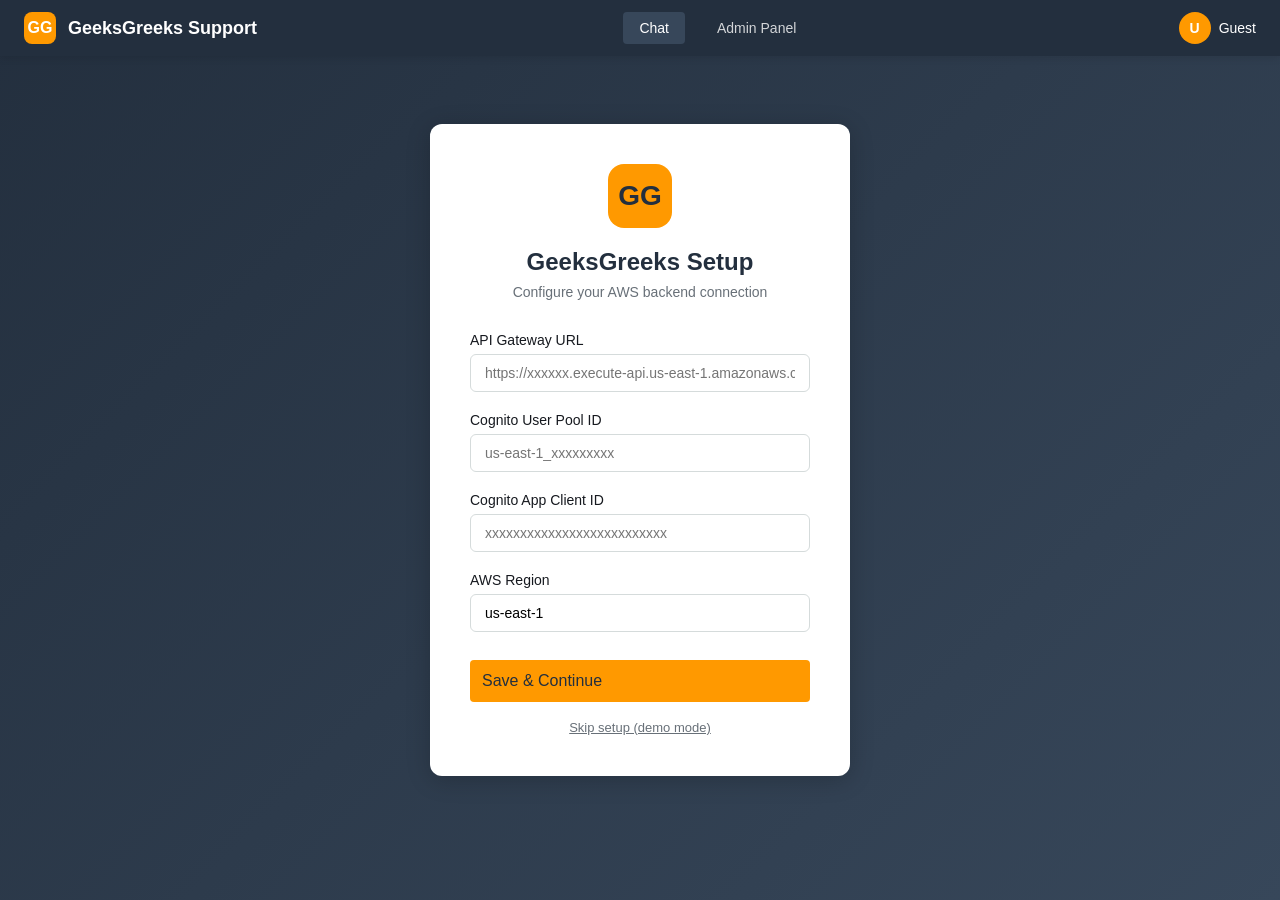
==== frontend/index.html @ 5cc855f6 "feat: GeeksGreeks Agentic Support Copilot - complete prototype - SAM/CloudFormation template for ful" ====
<!DOCTYPE html>
<html lang="en">
<head>
    <meta charset="UTF-8">
    <meta name="viewport" content="width=device-width, initial-scale=1.0">
    <title>GeeksGreeks - AI Support Copilot</title>
    <link rel="stylesheet" href="css/styles.css">
    <link rel="icon" href="data:image/svg+xml,<svg xmlns='http://www.w3.org/2000/svg' viewBox='0 0 32 32'><rect width='32' height='32' rx='6' fill='%23ff9900'/><text x='50%25' y='55%25' font-size='16' text-anchor='middle' dominant-baseline='middle' fill='%23232f3e' font-weight='bold'>GG</text></svg>">
</head>
<body>
    <nav class="navbar" id="navbar">
        <div class="navbar-brand">
            <div class="logo">GG</div>
            <span>GeeksGreeks Support</span>
        </div>
        <div class="navbar-nav">
            <a href="index.html" class="active">Chat</a>
            <a href="admin.html">Admin Panel</a>
        </div>
        <div class="navbar-user">
            <div class="avatar">U</div>
            <span>Guest</span>
        </div>
    </nav>

    <div id="app-content"></div>

    <script src="js/auth.js"></script>
    <script src="js/app.js"></script>
</body>
</html>
---- frontend/css/styles.css ----
:root {
    --primary: #232f3e;
    --primary-light: #37475a;
    --accent: #ff9900;
    --accent-hover: #e88b00;
    --success: #1a9c3e;
    --danger: #d13212;
    --warning: #f0ad4e;
    --bg: #f5f7fa;
    --card-bg: #ffffff;
    --text: #16191f;
    --text-light: #687078;
    --border: #d5dbdb;
    --chat-user: #e8f4fd;
    --chat-bot: #f0f0f0;
    --shadow: 0 2px 8px rgba(0, 0, 0, 0.1);
}

* {
    margin: 0;
    padding: 0;
    box-sizing: border-box;
}

body {
    font-family: 'Segoe UI', -apple-system, BlinkMacSystemFont, sans-serif;
    background: var(--bg);
    color: var(--text);
    min-height: 100vh;
}

.navbar {
    background: var(--primary);
    color: white;
    padding: 0 24px;
    height: 56px;
    display: flex;
    align-items: center;
    justify-content: space-between;
    box-shadow: var(--shadow);
    position: fixed;
    top: 0;
    left: 0;
    right: 0;
    z-index: 100;
}

.navbar-brand {
    display: flex;
    align-items: center;
    gap: 12px;
    font-size: 18px;
    font-weight: 600;
}

.navbar-brand .logo {
    width: 32px;
    height: 32px;
    background: var(--accent);
    border-radius: 8px;
    display: flex;
    align-items: center;
    justify-content: center;
    font-weight: bold;
    font-size: 16px;
}

.navbar-nav {
    display: flex;
    align-items: center;
    gap: 16px;
}

.navbar-nav a {
    color: rgba(255, 255, 255, 0.8);
    text-decoration: none;
    padding: 8px 16px;
    border-radius: 4px;
    font-size: 14px;
    transition: all 0.2s;
}

.navbar-nav a:hover,
.navbar-nav a.active {
    color: white;
    background: var(--primary-light);
}

.navbar-user {
    display: flex;
    align-items: center;
    gap: 8px;
    font-size: 14px;
}

.navbar-user .avatar {
    width: 32px;
    height: 32px;
    background: var(--accent);
    border-radius: 50%;
    display: flex;
    align-items: center;
    justify-content: center;
    font-weight: bold;
    font-size: 14px;
}

.btn {
    padding: 8px 20px;
    border: none;
    border-radius: 4px;
    cursor: pointer;
    font-size: 14px;
    font-weight: 500;
    transition: all 0.2s;
    display: inline-flex;
    align-items: center;
    gap: 6px;
}

.btn-primary {
    background: var(--accent);
    color: var(--primary);
}

.btn-primary:hover {
    background: var(--accent-hover);
}

.btn-secondary {
    background: var(--primary-light);
    color: white;
}

.btn-secondary:hover {
    background: var(--primary);
}

.btn-danger {
    background: var(--danger);
    color: white;
}

.btn-danger:hover {
    background: #b02a0f;
}

.btn-success {
    background: var(--success);
    color: white;
}

.btn-sm {
    padding: 4px 12px;
    font-size: 13px;
}

.btn-outline {
    background: transparent;
    border: 1px solid var(--border);
    color: var(--text);
}

.btn-outline:hover {
    background: var(--bg);
}

/* ========== AUTH PAGES ========== */
.auth-container {
    display: flex;
    align-items: center;
    justify-content: center;
    min-height: 100vh;
    padding: 20px;
    background: linear-gradient(135deg, var(--primary) 0%, var(--primary-light) 100%);
}

.auth-card {
    background: white;
    border-radius: 12px;
    padding: 40px;
    width: 100%;
    max-width: 420px;
    box-shadow: 0 4px 24px rgba(0, 0, 0, 0.2);
}

.auth-card h1 {
    text-align: center;
    margin-bottom: 8px;
    color: var(--primary);
    font-size: 24px;
}

.auth-card .subtitle {
    text-align: center;
    color: var(--text-light);
    margin-bottom: 32px;
    font-size: 14px;
}

.form-group {
    margin-bottom: 20px;
}

.form-group label {
    display: block;
    margin-bottom: 6px;
    font-size: 14px;
    font-weight: 500;
    color: var(--text);
}

.form-group input,
.form-group select,
.form-group textarea {
    width: 100%;
    padding: 10px 14px;
    border: 1px solid var(--border);
    border-radius: 6px;
    font-size: 14px;
    transition: border-color 0.2s;
    font-family: inherit;
}

.form-group input:focus,
.form-group select:focus,
.form-group textarea:focus {
    outline: none;
    border-color: var(--accent);
    box-shadow: 0 0 0 3px rgba(255, 153, 0, 0.15);
}

.form-group textarea {
    resize: vertical;
    min-height: 80px;
}

.auth-card .btn-primary {
    width: 100%;
    padding: 12px;
    font-size: 16px;
    margin-top: 8px;
}

.auth-links {
    text-align: center;
    margin-top: 20px;
    font-size: 14px;
}

.auth-links a {
    color: var(--accent);
    text-decoration: none;
}

.auth-links a:hover {
    text-decoration: underline;
}

/* ========== MAIN LAYOUT ========== */
.main-container {
    margin-top: 56px;
    display: flex;
    height: calc(100vh - 56px);
}

/* ========== CHAT PAGE ========== */
.chat-sidebar {
    width: 280px;
    background: white;
    border-right: 1px solid var(--border);
    display: flex;
    flex-direction: column;
    flex-shrink: 0;
}

.chat-sidebar-header {
    padding: 16px;
    border-bottom: 1px solid var(--border);
    display: flex;
    align-items: center;
    justify-content: space-between;
}

.chat-sidebar-header h3 {
    font-size: 16px;
}

.session-list {
    flex: 1;
    overflow-y: auto;
    padding: 8px;
}

.session-item {
    padding: 12px;
    border-radius: 8px;
    cursor: pointer;
    margin-bottom: 4px;
    transition: background 0.2s;
}

.session-item:hover {
    background: var(--bg);
}

.session-item.active {
    background: #e8f4fd;
    border-left: 3px solid var(--accent);
}

.session-item .session-title {
    font-size: 14px;
    font-weight: 500;
    margin-bottom: 4px;
}

.session-item .session-time {
    font-size: 12px;
    color: var(--text-light);
}

.chat-main {
    flex: 1;
    display: flex;
    flex-direction: column;
    background: var(--bg);
}

.chat-header {
    padding: 16px 24px;
    background: white;
    border-bottom: 1px solid var(--border);
    display: flex;
    align-items: center;
    justify-content: space-between;
}

.chat-header h2 {
    font-size: 18px;
    display: flex;
    align-items: center;
    gap: 8px;
}

.status-dot {
    width: 8px;
    height: 8px;
    border-radius: 50%;
    background: var(--success);
    display: inline-block;
}

.chat-messages {
    flex: 1;
    overflow-y: auto;
    padding: 24px;
    display: flex;
    flex-direction: column;
    gap: 16px;
}

.message {
    max-width: 75%;
    padding: 12px 16px;
    border-radius: 12px;
    font-size: 14px;
    line-height: 1.5;
    position: relative;
    animation: fadeIn 0.3s ease;
}

@keyframes fadeIn {
    from { opacity: 0; transform: translateY(8px); }
    to { opacity: 1; transform: translateY(0); }
}

.message.user {
    background: var(--chat-user);
    align-self: flex-end;
    border-bottom-right-radius: 4px;
}

.message.bot {
    background: var(--chat-bot);
    align-self: flex-start;
    border-bottom-left-radius: 4px;
}

.message .meta {
    display: flex;
    align-items: center;
    gap: 8px;
    margin-top: 6px;
    font-size: 11px;
    color: var(--text-light);
}

.message .sentiment-badge {
    padding: 2px 8px;
    border-radius: 10px;
    font-size: 10px;
    font-weight: 600;
    text-transform: uppercase;
}

.sentiment-positive { background: #d4edda; color: #155724; }
.sentiment-negative { background: #f8d7da; color: #721c24; }
.sentiment-neutral { background: #e2e3e5; color: #383d41; }
.sentiment-mixed { background: #fff3cd; color: #856404; }

.message .action-badge {
    padding: 4px 10px;
    border-radius: 6px;
    background: #d4edda;
    color: #155724;
    font-size: 12px;
    margin-top: 8px;
    display: inline-block;
}

.chat-input-area {
    padding: 16px 24px;
    background: white;
    border-top: 1px solid var(--border);
}

.chat-input-wrapper {
    display: flex;
    gap: 12px;
    align-items: flex-end;
}

.chat-input-wrapper textarea {
    flex: 1;
    padding: 12px 16px;
    border: 1px solid var(--border);
    border-radius: 12px;
    font-size: 14px;
    font-family: inherit;
    resize: none;
    max-height: 120px;
    min-height: 44px;
    transition: border-color 0.2s;
}

.chat-input-wrapper textarea:focus {
    outline: none;
    border-color: var(--accent);
}

.chat-input-wrapper .btn-send {
    width: 44px;
    height: 44px;
    border-radius: 50%;
    background: var(--accent);
    color: white;
    border: none;
    cursor: pointer;
    display: flex;
    align-items: center;
    justify-content: center;
    font-size: 18px;
    transition: background 0.2s;
    flex-shrink: 0;
}

.chat-input-wrapper .btn-send:hover {
    background: var(--accent-hover);
}

.chat-input-wrapper .btn-send:disabled {
    background: var(--border);
    cursor: not-allowed;
}

.typing-indicator {
    display: none;
    align-self: flex-start;
    padding: 12px 16px;
    background: var(--chat-bot);
    border-radius: 12px;
    border-bottom-left-radius: 4px;
}

.typing-indicator.visible {
    display: flex;
    gap: 4px;
    align-items: center;
}

.typing-indicator span {
    width: 8px;
    height: 8px;
    background: var(--text-light);
    border-radius: 50%;
    animation: typing 1.4s infinite;
}

.typing-indicator span:nth-child(2) { animation-delay: 0.2s; }
.typing-indicator span:nth-child(3) { animation-delay: 0.4s; }

@keyframes typing {
    0%, 60%, 100% { transform: translateY(0); }
    30% { transform: translateY(-6px); }
}

/* ========== ADMIN PAGE ========== */
.admin-container {
    margin-top: 56px;
    padding: 24px;
    max-width: 1200px;
    margin-left: auto;
    margin-right: auto;
}

.admin-header {
    display: flex;
    align-items: center;
    justify-content: space-between;
    margin-bottom: 24px;
}

.admin-header h1 {
    font-size: 24px;
}

.stats-grid {
    display: grid;
    grid-template-columns: repeat(auto-fit, minmax(200px, 1fr));
    gap: 16px;
    margin-bottom: 32px;
}

.stat-card {
    background: white;
    border-radius: 8px;
    padding: 20px;
    box-shadow: var(--shadow);
}

.stat-card .stat-label {
    font-size: 13px;
    color: var(--text-light);
    margin-bottom: 4px;
}

.stat-card .stat-value {
    font-size: 28px;
    font-weight: 700;
    color: var(--primary);
}

.stat-card .stat-change {
    font-size: 12px;
    margin-top: 4px;
}

.stat-card .stat-change.positive { color: var(--success); }
.stat-card .stat-change.negative { color: var(--danger); }

.tabs {
    display: flex;
    gap: 0;
    border-bottom: 2px solid var(--border);
    margin-bottom: 24px;
}

.tab {
    padding: 12px 24px;
    cursor: pointer;
    font-size: 14px;
    font-weight: 500;
    color: var(--text-light);
    border-bottom: 2px solid transparent;
    margin-bottom: -2px;
    transition: all 0.2s;
}

.tab:hover {
    color: var(--text);
}

.tab.active {
    color: var(--accent);
    border-bottom-color: var(--accent);
}

.card {
    background: white;
    border-radius: 8px;
    box-shadow: var(--shadow);
    overflow: hidden;
}

.card-header {
    padding: 16px 20px;
    border-bottom: 1px solid var(--border);
    display: flex;
    align-items: center;
    justify-content: space-between;
}

.card-header h3 {
    font-size: 16px;
}

.card-body {
    padding: 20px;
}

table {
    width: 100%;
    border-collapse: collapse;
}

table th {
    text-align: left;
    padding: 12px 16px;
    font-size: 13px;
    font-weight: 600;
    color: var(--text-light);
    background: var(--bg);
    border-bottom: 1px solid var(--border);
}

table td {
    padding: 12px 16px;
    font-size: 14px;
    border-bottom: 1px solid var(--border);
}

table tr:last-child td {
    border-bottom: none;
}

table tr:hover {
    background: #fafafa;
}

.badge {
    padding: 4px 10px;
    border-radius: 12px;
    font-size: 12px;
    font-weight: 600;
}

.badge-active { background: #d4edda; color: #155724; }
.badge-inactive { background: #e2e3e5; color: #383d41; }
.badge-open { background: #fff3cd; color: #856404; }
.badge-resolved { background: #d4edda; color: #155724; }
.badge-high { background: #f8d7da; color: #721c24; }
.badge-medium { background: #fff3cd; color: #856404; }
.badge-low { background: #d1ecf1; color: #0c5460; }

/* ========== MODAL ========== */
.modal-overlay {
    display: none;
    position: fixed;
    top: 0;
    left: 0;
    right: 0;
    bottom: 0;
    background: rgba(0, 0, 0, 0.5);
    z-index: 200;
    align-items: center;
    justify-content: center;
}

.modal-overlay.visible {
    display: flex;
}

.modal {
    background: white;
    border-radius: 12px;
    padding: 32px;
    width: 100%;
    max-width: 540px;
    max-height: 90vh;
    overflow-y: auto;
    box-shadow: 0 8px 32px rgba(0, 0, 0, 0.2);
}

.modal h2 {
    margin-bottom: 24px;
    font-size: 20px;
}

.modal-actions {
    display: flex;
    gap: 12px;
    justify-content: flex-end;
    margin-top: 24px;
}

/* ========== TOAST ========== */
.toast-container {
    position: fixed;
    top: 72px;
    right: 24px;
    z-index: 300;
    display: flex;
    flex-direction: column;
    gap: 8px;
}

.toast {
    padding: 12px 20px;
    border-radius: 8px;
    color: white;
    font-size: 14px;
    box-shadow: var(--shadow);
    animation: slideIn 0.3s ease;
    max-width: 360px;
}

.toast-success { background: var(--success); }
.toast-error { background: var(--danger); }
.toast-info { background: var(--primary-light); }

@keyframes slideIn {
    from { opacity: 0; transform: translateX(20px); }
    to { opacity: 1; transform: translateX(0); }
}

/* ========== RESPONSIVE ========== */
@media (max-width: 768px) {
    .chat-sidebar {
        display: none;
    }

    .admin-container {
        padding: 16px;
    }

    .stats-grid {
        grid-template-columns: repeat(2, 1fr);
    }

    .message {
        max-width: 90%;
    }

    .navbar-nav {
        gap: 8px;
    }

    .navbar-nav a {
        padding: 6px 10px;
        font-size: 13px;
    }
}

.empty-state {
    text-align: center;
    padding: 60px 20px;
    color: var(--text-light);
}

.empty-state .icon {
    font-size: 48px;
    margin-bottom: 16px;
}

.empty-state h3 {
    margin-bottom: 8px;
    color: var(--text);
}

.loading-spinner {
    width: 24px;
    height: 24px;
    border: 3px solid var(--border);
    border-top-color: var(--accent);
    border-radius: 50%;
    animation: spin 0.8s linear infinite;
    margin: 20px auto;
}

@keyframes spin {
    to { transform: rotate(360deg); }
}
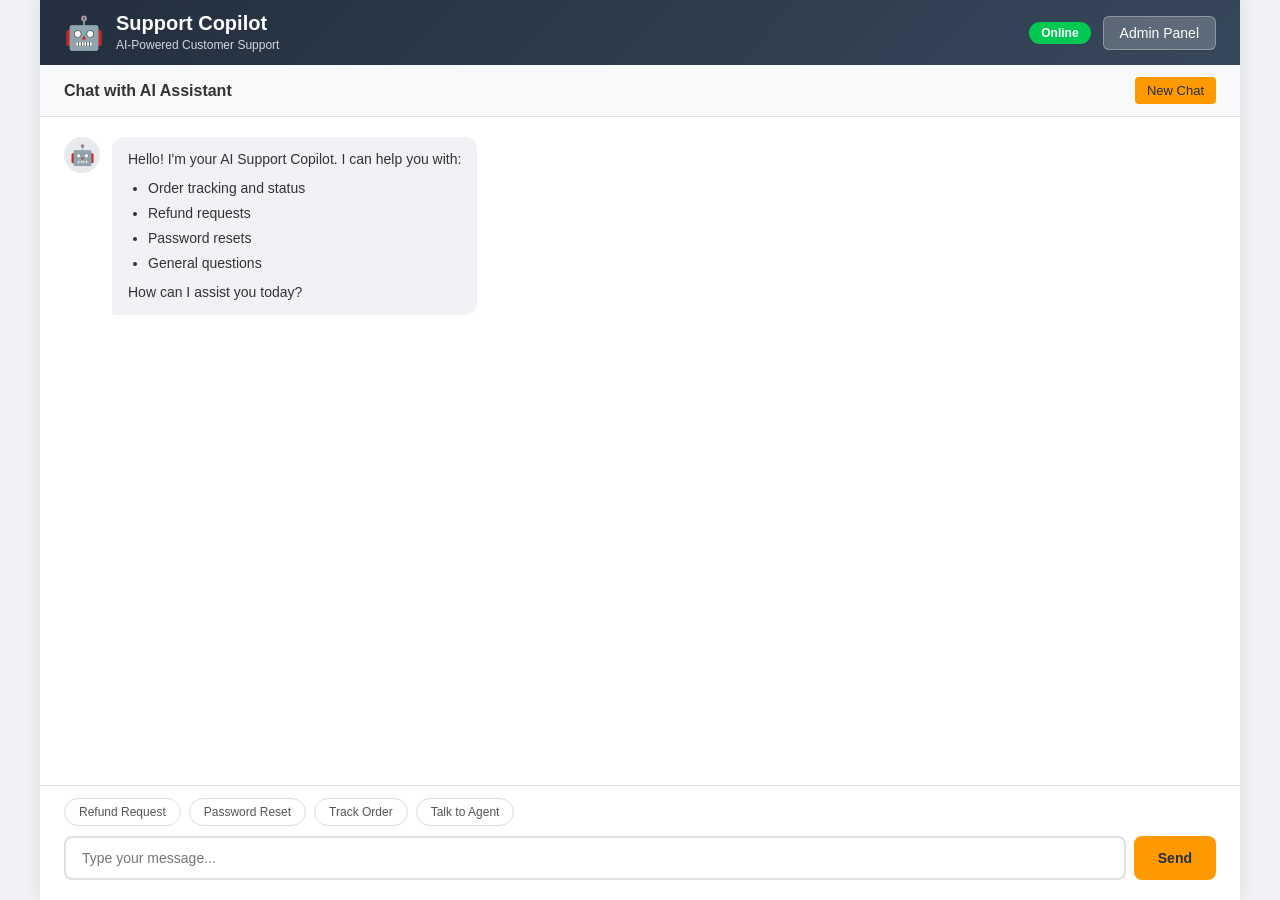
==== commit 98b254d2: "fix: move index.html to frontend root and avoid in-place sed mutation in deploy.sh Co-Authored-By: k" ====
--- a/frontend/index.html
+++ b/frontend/index.html
@@ -3,29 +3,109 @@
 <head>
     <meta charset="UTF-8">
     <meta name="viewport" content="width=device-width, initial-scale=1.0">
-    <title>GeeksGreeks - AI Support Copilot</title>
-    <link rel="stylesheet" href="css/styles.css">
-    <link rel="icon" href="data:image/svg+xml,<svg xmlns='http://www.w3.org/2000/svg' viewBox='0 0 32 32'><rect width='32' height='32' rx='6' fill='%23ff9900'/><text x='50%25' y='55%25' font-size='16' text-anchor='middle' dominant-baseline='middle' fill='%23232f3e' font-weight='bold'>GG</text></svg>">
+    <title>Support Copilot - AI Customer Support</title>
+    <link rel="stylesheet" href="src/styles.css">
 </head>
 <body>
-    <nav class="navbar" id="navbar">
-        <div class="navbar-brand">
-            <div class="logo">GG</div>
-            <span>GeeksGreeks Support</span>
+    <div class="app-container">
+        <header class="header">
+            <div class="header-left">
+                <div class="logo">&#x1f916;</div>
+                <div>
+                    <h1>Support Copilot</h1>
+                    <span class="subtitle">AI-Powered Customer Support</span>
+                </div>
+            </div>
+            <div class="header-right">
+                <span class="status-badge online">Online</span>
+                <button id="adminToggle" class="btn btn-secondary">Admin Panel</button>
+            </div>
+        </header>
+
+        <div class="main-content">
+            <div id="chatPanel" class="chat-panel">
+                <div class="chat-header">
+                    <h2>Chat with AI Assistant</h2>
+                    <button id="newChat" class="btn btn-small">New Chat</button>
+                </div>
+
+                <div id="chatMessages" class="chat-messages">
+                    <div class="message bot">
+                        <div class="message-avatar">&#x1f916;</div>
+                        <div class="message-content">
+                            <p>Hello! I'm your AI Support Copilot. I can help you with:</p>
+                            <ul>
+                                <li>Order tracking and status</li>
+                                <li>Refund requests</li>
+                                <li>Password resets</li>
+                                <li>General questions</li>
+                            </ul>
+                            <p>How can I assist you today?</p>
+                        </div>
+                    </div>
+                </div>
+
+                <div class="chat-input-container">
+                    <div class="quick-actions">
+                        <button class="quick-btn" onclick="sendQuickMessage('I want a refund')">Refund Request</button>
+                        <button class="quick-btn" onclick="sendQuickMessage('How do I reset my password?')">Password Reset</button>
+                        <button class="quick-btn" onclick="sendQuickMessage('Track my order')">Track Order</button>
+                        <button class="quick-btn" onclick="sendQuickMessage('Talk to agent')">Talk to Agent</button>
+                    </div>
+                    <div class="chat-input">
+                        <input type="text" id="messageInput" placeholder="Type your message..." autocomplete="off">
+                        <button id="sendBtn" onclick="sendMessage()">Send</button>
+                    </div>
+                </div>
+            </div>
+
+            <div id="adminPanel" class="admin-panel hidden">
+                <div class="admin-header">
+                    <h2>Admin - Workflow Rules</h2>
+                    <button id="backToChat" class="btn btn-small">Back to Chat</button>
+                </div>
+
+                <div class="admin-content">
+                    <div class="rule-form">
+                        <h3>Add New Rule</h3>
+                        <div class="form-group">
+                            <label for="ruleName">Rule Name</label>
+                            <input type="text" id="ruleName" placeholder="e.g., Auto-Refund Small Orders">
+                        </div>
+                        <div class="form-group">
+                            <label for="ruleAction">Action Type</label>
+                            <select id="ruleAction">
+                                <option value="refund">Refund</option>
+                                <option value="password_reset">Password Reset</option>
+                                <option value="order_cancel">Order Cancellation</option>
+                                <option value="escalate">Escalate to Agent</option>
+                            </select>
+                        </div>
+                        <div class="form-group">
+                            <label for="ruleCondition">Condition</label>
+                            <input type="text" id="ruleCondition" placeholder="e.g., amount <= 50">
+                        </div>
+                        <div class="form-group">
+                            <label for="ruleMaxAmount">Max Amount ($)</label>
+                            <input type="number" id="ruleMaxAmount" placeholder="50">
+                        </div>
+                        <div class="form-group">
+                            <label>
+                                <input type="checkbox" id="ruleAutoApprove"> Auto-Approve
+                            </label>
+                        </div>
+                        <button class="btn btn-primary" onclick="addRule()">Add Rule</button>
+                    </div>
+
+                    <div class="rules-list">
+                        <h3>Existing Rules</h3>
+                        <div id="rulesList"></div>
+                    </div>
+                </div>
+            </div>
         </div>
-        <div class="navbar-nav">
-            <a href="index.html" class="active">Chat</a>
-            <a href="admin.html">Admin Panel</a>
-        </div>
-        <div class="navbar-user">
-            <div class="avatar">U</div>
-            <span>Guest</span>
-        </div>
-    </nav>
+    </div>
 
-    <div id="app-content"></div>
-
-    <script src="js/auth.js"></script>
-    <script src="js/app.js"></script>
+    <script src="src/app.js"></script>
 </body>
 </html>
--- a/frontend/src/styles.css
+++ b/frontend/src/styles.css
@@ -0,0 +1,450 @@
+* {
+    margin: 0;
+    padding: 0;
+    box-sizing: border-box;
+}
+
+body {
+    font-family: -apple-system, BlinkMacSystemFont, "Segoe UI", Roboto, sans-serif;
+    background: #f0f2f5;
+    height: 100vh;
+    overflow: hidden;
+}
+
+.app-container {
+    display: flex;
+    flex-direction: column;
+    height: 100vh;
+    max-width: 1200px;
+    margin: 0 auto;
+    background: white;
+    box-shadow: 0 0 20px rgba(0, 0, 0, 0.1);
+}
+
+.header {
+    display: flex;
+    justify-content: space-between;
+    align-items: center;
+    padding: 12px 24px;
+    background: linear-gradient(135deg, #232f3e, #37475a);
+    color: white;
+}
+
+.header-left {
+    display: flex;
+    align-items: center;
+    gap: 12px;
+}
+
+.logo {
+    font-size: 32px;
+}
+
+.header h1 {
+    font-size: 20px;
+    font-weight: 600;
+}
+
+.subtitle {
+    font-size: 12px;
+    opacity: 0.8;
+}
+
+.header-right {
+    display: flex;
+    align-items: center;
+    gap: 12px;
+}
+
+.status-badge {
+    padding: 4px 12px;
+    border-radius: 12px;
+    font-size: 12px;
+    font-weight: 600;
+}
+
+.status-badge.online {
+    background: #00c853;
+    color: white;
+}
+
+.btn {
+    padding: 8px 16px;
+    border: none;
+    border-radius: 6px;
+    cursor: pointer;
+    font-size: 14px;
+    font-weight: 500;
+    transition: all 0.2s;
+}
+
+.btn-primary {
+    background: #ff9900;
+    color: #232f3e;
+}
+
+.btn-primary:hover {
+    background: #ffac31;
+}
+
+.btn-secondary {
+    background: rgba(255, 255, 255, 0.2);
+    color: white;
+    border: 1px solid rgba(255, 255, 255, 0.3);
+}
+
+.btn-secondary:hover {
+    background: rgba(255, 255, 255, 0.3);
+}
+
+.btn-small {
+    padding: 6px 12px;
+    font-size: 13px;
+    background: #ff9900;
+    color: #232f3e;
+    border: none;
+    border-radius: 4px;
+    cursor: pointer;
+}
+
+.btn-danger {
+    background: #ff4444;
+    color: white;
+    padding: 4px 8px;
+    font-size: 12px;
+    border: none;
+    border-radius: 4px;
+    cursor: pointer;
+}
+
+.main-content {
+    flex: 1;
+    overflow: hidden;
+    position: relative;
+}
+
+.chat-panel,
+.admin-panel {
+    height: 100%;
+    display: flex;
+    flex-direction: column;
+}
+
+.chat-header,
+.admin-header {
+    display: flex;
+    justify-content: space-between;
+    align-items: center;
+    padding: 12px 24px;
+    background: #f8f9fa;
+    border-bottom: 1px solid #e0e0e0;
+}
+
+.chat-header h2,
+.admin-header h2 {
+    font-size: 16px;
+    color: #333;
+}
+
+.chat-messages {
+    flex: 1;
+    overflow-y: auto;
+    padding: 20px 24px;
+    display: flex;
+    flex-direction: column;
+    gap: 16px;
+}
+
+.message {
+    display: flex;
+    gap: 12px;
+    max-width: 80%;
+    animation: fadeIn 0.3s ease;
+}
+
+@keyframes fadeIn {
+    from {
+        opacity: 0;
+        transform: translateY(10px);
+    }
+    to {
+        opacity: 1;
+        transform: translateY(0);
+    }
+}
+
+.message.user {
+    align-self: flex-end;
+    flex-direction: row-reverse;
+}
+
+.message-avatar {
+    width: 36px;
+    height: 36px;
+    border-radius: 50%;
+    display: flex;
+    align-items: center;
+    justify-content: center;
+    font-size: 20px;
+    flex-shrink: 0;
+    background: #e8eaed;
+}
+
+.message.user .message-avatar {
+    background: #232f3e;
+    color: white;
+    font-size: 14px;
+}
+
+.message-content {
+    padding: 12px 16px;
+    border-radius: 12px;
+    font-size: 14px;
+    line-height: 1.5;
+}
+
+.message.bot .message-content {
+    background: #f0f2f5;
+    color: #333;
+    border-bottom-left-radius: 4px;
+}
+
+.message.user .message-content {
+    background: #232f3e;
+    color: white;
+    border-bottom-right-radius: 4px;
+}
+
+.message-content ul {
+    margin: 8px 0;
+    padding-left: 20px;
+}
+
+.message-content li {
+    margin: 4px 0;
+}
+
+.typing-indicator {
+    display: flex;
+    gap: 4px;
+    padding: 8px 0;
+}
+
+.typing-indicator span {
+    width: 8px;
+    height: 8px;
+    border-radius: 50%;
+    background: #999;
+    animation: bounce 1.4s infinite ease-in-out;
+}
+
+.typing-indicator span:nth-child(1) {
+    animation-delay: -0.32s;
+}
+
+.typing-indicator span:nth-child(2) {
+    animation-delay: -0.16s;
+}
+
+@keyframes bounce {
+    0%,
+    80%,
+    100% {
+        transform: scale(0);
+    }
+    40% {
+        transform: scale(1);
+    }
+}
+
+.chat-input-container {
+    padding: 12px 24px 20px;
+    background: white;
+    border-top: 1px solid #e0e0e0;
+}
+
+.quick-actions {
+    display: flex;
+    gap: 8px;
+    margin-bottom: 10px;
+    flex-wrap: wrap;
+}
+
+.quick-btn {
+    padding: 6px 14px;
+    border: 1px solid #ddd;
+    border-radius: 16px;
+    background: white;
+    color: #555;
+    cursor: pointer;
+    font-size: 12px;
+    transition: all 0.2s;
+}
+
+.quick-btn:hover {
+    background: #ff9900;
+    color: #232f3e;
+    border-color: #ff9900;
+}
+
+.chat-input {
+    display: flex;
+    gap: 8px;
+}
+
+.chat-input input {
+    flex: 1;
+    padding: 12px 16px;
+    border: 2px solid #e0e0e0;
+    border-radius: 8px;
+    font-size: 14px;
+    outline: none;
+    transition: border-color 0.2s;
+}
+
+.chat-input input:focus {
+    border-color: #ff9900;
+}
+
+.chat-input button {
+    padding: 12px 24px;
+    background: #ff9900;
+    color: #232f3e;
+    border: none;
+    border-radius: 8px;
+    font-size: 14px;
+    font-weight: 600;
+    cursor: pointer;
+    transition: background 0.2s;
+}
+
+.chat-input button:hover {
+    background: #ffac31;
+}
+
+.chat-input button:disabled {
+    background: #ccc;
+    cursor: not-allowed;
+}
+
+.hidden {
+    display: none !important;
+}
+
+.admin-content {
+    flex: 1;
+    overflow-y: auto;
+    padding: 24px;
+}
+
+.rule-form {
+    background: #f8f9fa;
+    padding: 20px;
+    border-radius: 8px;
+    margin-bottom: 24px;
+}
+
+.rule-form h3,
+.rules-list h3 {
+    margin-bottom: 16px;
+    color: #333;
+}
+
+.form-group {
+    margin-bottom: 12px;
+}
+
+.form-group label {
+    display: block;
+    margin-bottom: 4px;
+    font-size: 14px;
+    color: #555;
+    font-weight: 500;
+}
+
+.form-group input[type="text"],
+.form-group input[type="number"],
+.form-group select {
+    width: 100%;
+    padding: 10px 12px;
+    border: 1px solid #ddd;
+    border-radius: 6px;
+    font-size: 14px;
+}
+
+.form-group input[type="checkbox"] {
+    margin-right: 8px;
+}
+
+.rule-card {
+    background: white;
+    border: 1px solid #e0e0e0;
+    border-radius: 8px;
+    padding: 16px;
+    margin-bottom: 12px;
+    display: flex;
+    justify-content: space-between;
+    align-items: center;
+}
+
+.rule-card .rule-info h4 {
+    color: #333;
+    margin-bottom: 4px;
+}
+
+.rule-card .rule-info p {
+    color: #777;
+    font-size: 13px;
+}
+
+.rule-card .rule-actions {
+    display: flex;
+    align-items: center;
+    gap: 8px;
+}
+
+.rule-badge {
+    padding: 4px 8px;
+    border-radius: 4px;
+    font-size: 11px;
+    font-weight: 600;
+    text-transform: uppercase;
+}
+
+.rule-badge.auto {
+    background: #e8f5e9;
+    color: #2e7d32;
+}
+
+.rule-badge.manual {
+    background: #fff3e0;
+    color: #e65100;
+}
+
+.escalation-banner {
+    background: #fff3e0;
+    border: 1px solid #ff9900;
+    border-radius: 8px;
+    padding: 12px 16px;
+    margin-top: 8px;
+    font-size: 13px;
+    color: #e65100;
+}
+
+@media (max-width: 768px) {
+    .header {
+        padding: 10px 16px;
+    }
+
+    .chat-messages {
+        padding: 12px 16px;
+    }
+
+    .message {
+        max-width: 90%;
+    }
+
+    .quick-actions {
+        display: none;
+    }
+}
